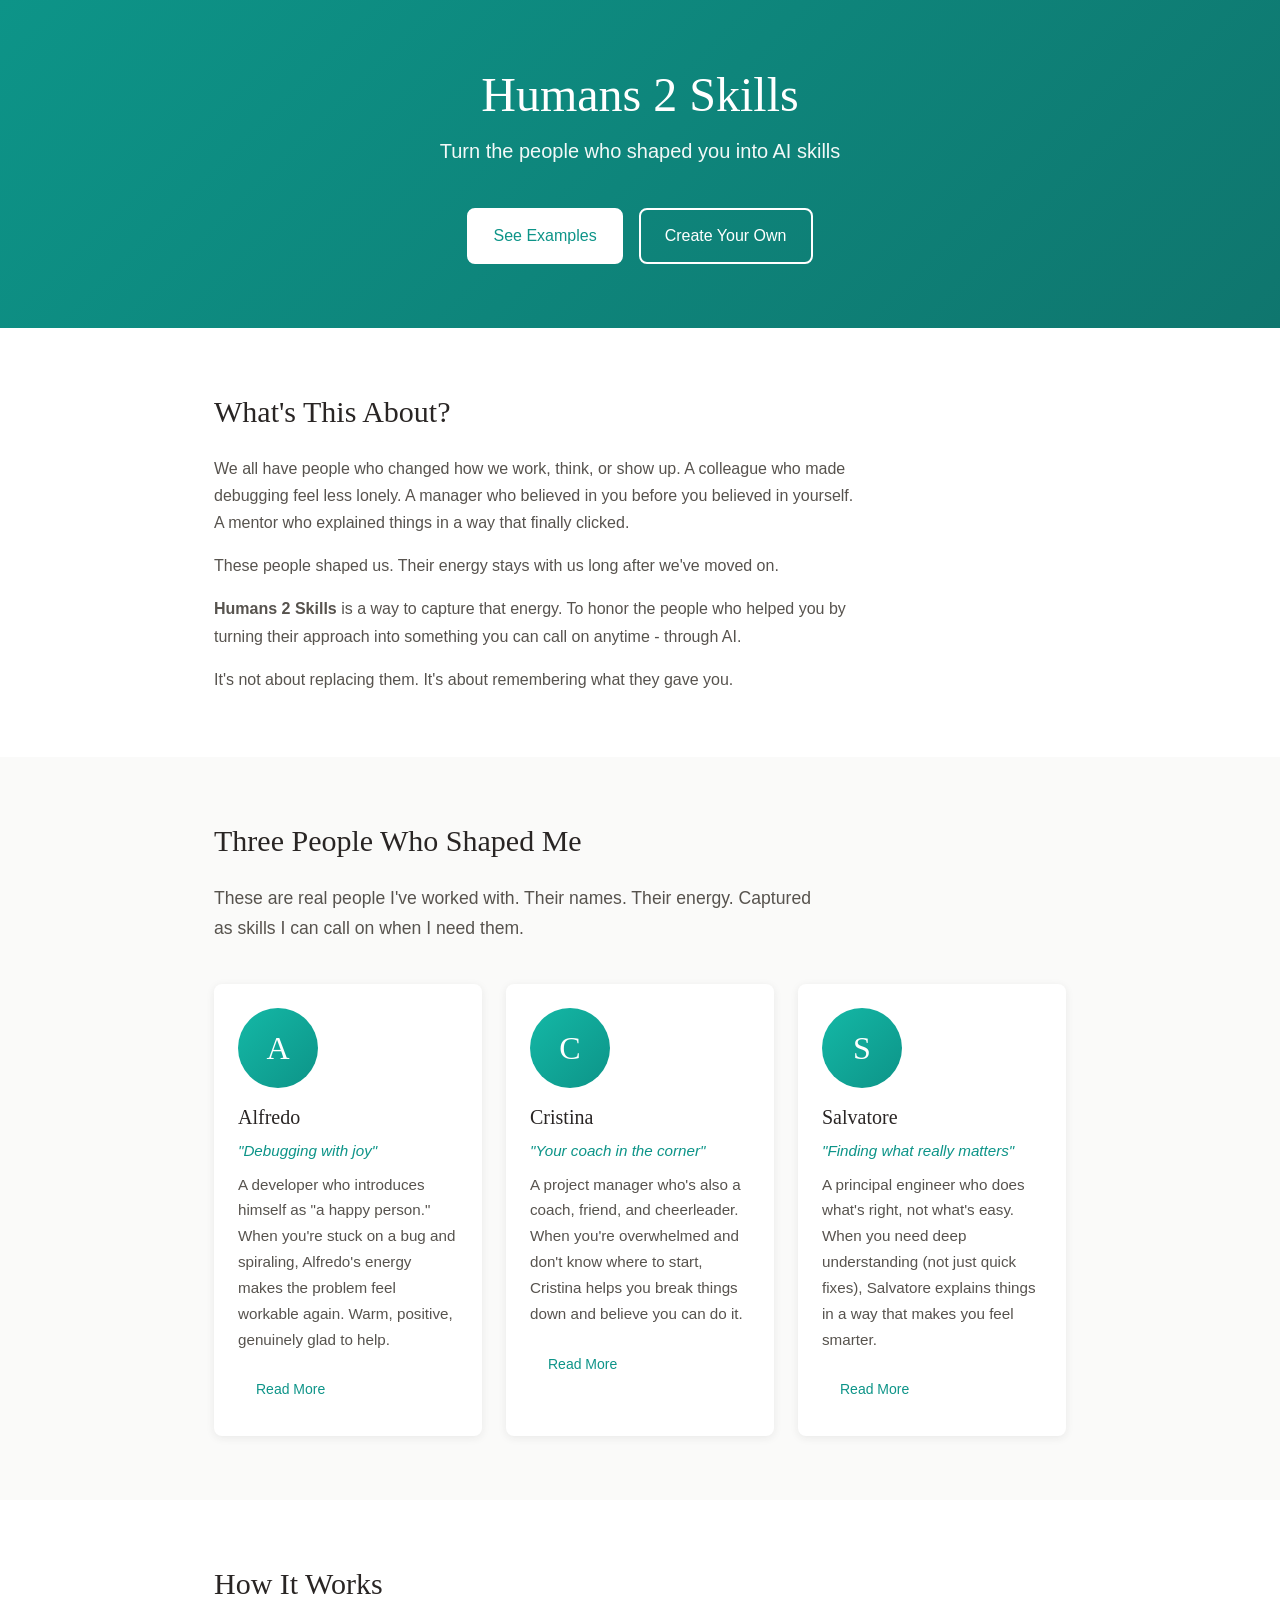
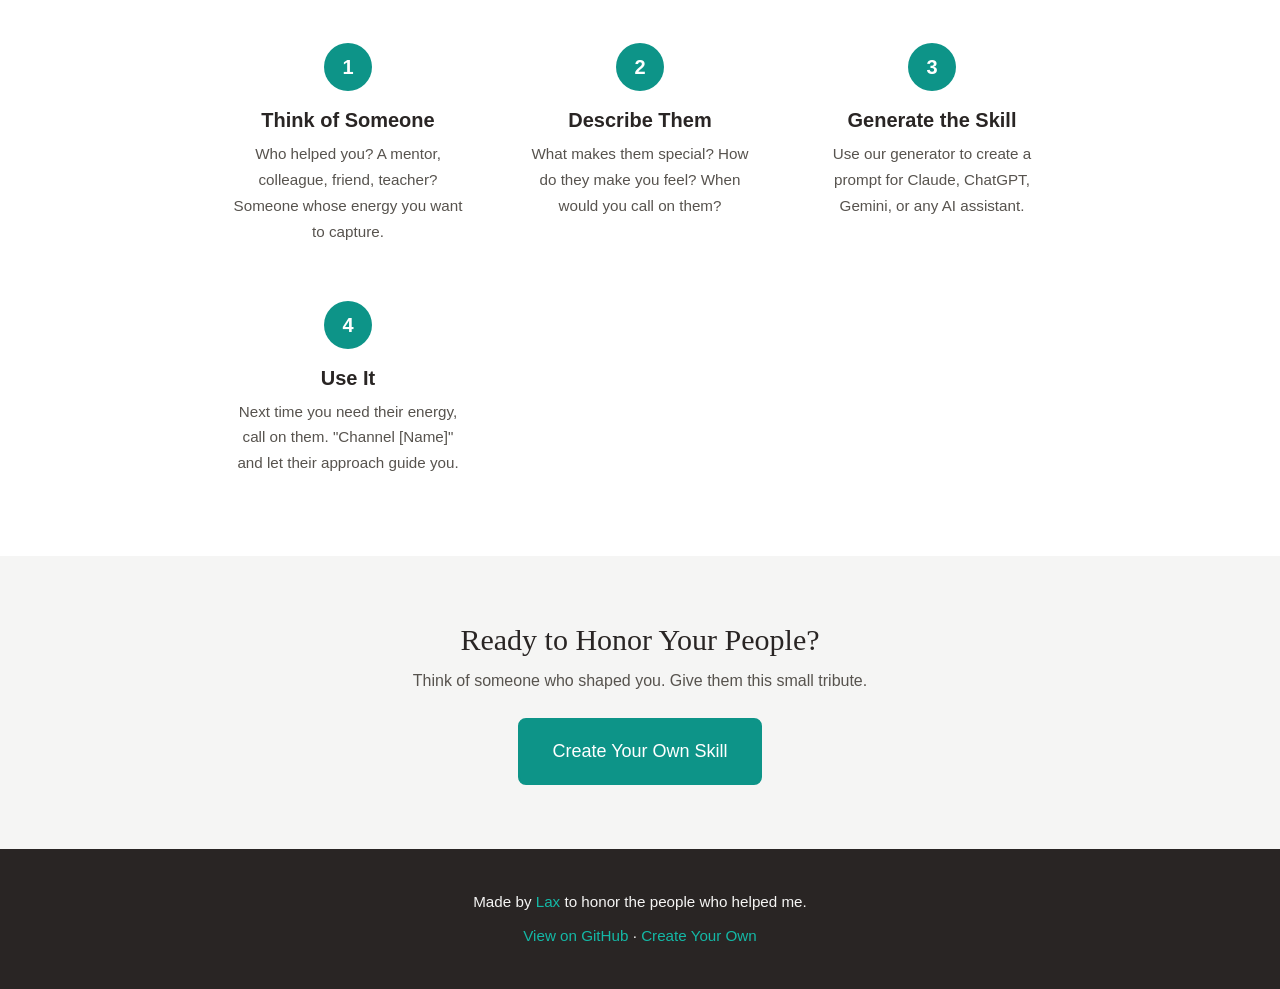
==== index.html @ aa1a5937 "Initial release: Humans 2 Skills A tool to honor the people who shaped you by turning their energy i" ====
<!DOCTYPE html>
<html lang="en">
<head>
    <meta charset="UTF-8">
    <meta name="viewport" content="width=device-width, initial-scale=1.0">
    <title>Humans 2 Skills - Turn the people who shaped you into AI skills</title>
    <meta name="description" content="Honor the mentors, colleagues, and friends who shaped you by turning their energy into AI assistant skills.">
    <link rel="stylesheet" href="style.css">
</head>
<body>
    <header class="hero">
        <div class="container">
            <h1>Humans 2 Skills</h1>
            <p class="tagline">Turn the people who shaped you into AI skills</p>
            <div class="hero-buttons">
                <a href="#examples" class="btn btn-primary">See Examples</a>
                <a href="generator.html" class="btn btn-secondary">Create Your Own</a>
            </div>
        </div>
    </header>

    <main>
        <section id="about" class="about">
            <div class="container">
                <h2>What's This About?</h2>
                <p>We all have people who changed how we work, think, or show up. A colleague who made debugging feel less lonely. A manager who believed in you before you believed in yourself. A mentor who explained things in a way that finally clicked.</p>
                <p>These people shaped us. Their energy stays with us long after we've moved on.</p>
                <p><strong>Humans 2 Skills</strong> is a way to capture that energy. To honor the people who helped you by turning their approach into something you can call on anytime - through AI.</p>
                <p>It's not about replacing them. It's about remembering what they gave you.</p>
            </div>
        </section>

        <section id="examples" class="examples">
            <div class="container">
                <h2>Three People Who Shaped Me</h2>
                <p class="section-intro">These are real people I've worked with. Their names. Their energy. Captured as skills I can call on when I need them.</p>

                <div class="skills-grid">
                    <article class="skill-card">
                        <div class="skill-image placeholder">
                            <span>A</span>
                        </div>
                        <h3>Alfredo</h3>
                        <p class="skill-tagline">"Debugging with joy"</p>
                        <p>A developer who introduces himself as "a happy person." When you're stuck on a bug and spiraling, Alfredo's energy makes the problem feel workable again. Warm, positive, genuinely glad to help.</p>
                        <a href="skills/alfredo.md" class="btn btn-small">Read More</a>
                    </article>

                    <article class="skill-card">
                        <div class="skill-image placeholder">
                            <span>C</span>
                        </div>
                        <h3>Cristina</h3>
                        <p class="skill-tagline">"Your coach in the corner"</p>
                        <p>A project manager who's also a coach, friend, and cheerleader. When you're overwhelmed and don't know where to start, Cristina helps you break things down and believe you can do it.</p>
                        <a href="skills/cristina.md" class="btn btn-small">Read More</a>
                    </article>

                    <article class="skill-card">
                        <div class="skill-image placeholder">
                            <span>S</span>
                        </div>
                        <h3>Salvatore</h3>
                        <p class="skill-tagline">"Finding what really matters"</p>
                        <p>A principal engineer who does what's right, not what's easy. When you need deep understanding (not just quick fixes), Salvatore explains things in a way that makes you feel smarter.</p>
                        <a href="skills/salvatore.md" class="btn btn-small">Read More</a>
                    </article>
                </div>
            </div>
        </section>

        <section id="how-it-works" class="how-it-works">
            <div class="container">
                <h2>How It Works</h2>
                <div class="steps">
                    <div class="step">
                        <span class="step-number">1</span>
                        <h3>Think of Someone</h3>
                        <p>Who helped you? A mentor, colleague, friend, teacher? Someone whose energy you want to capture.</p>
                    </div>
                    <div class="step">
                        <span class="step-number">2</span>
                        <h3>Describe Them</h3>
                        <p>What makes them special? How do they make you feel? When would you call on them?</p>
                    </div>
                    <div class="step">
                        <span class="step-number">3</span>
                        <h3>Generate the Skill</h3>
                        <p>Use our generator to create a prompt for Claude, ChatGPT, Gemini, or any AI assistant.</p>
                    </div>
                    <div class="step">
                        <span class="step-number">4</span>
                        <h3>Use It</h3>
                        <p>Next time you need their energy, call on them. "Channel [Name]" and let their approach guide you.</p>
                    </div>
                </div>
            </div>
        </section>

        <section id="cta" class="cta">
            <div class="container">
                <h2>Ready to Honor Your People?</h2>
                <p>Think of someone who shaped you. Give them this small tribute.</p>
                <a href="generator.html" class="btn btn-primary btn-large">Create Your Own Skill</a>
            </div>
        </section>
    </main>

    <footer>
        <div class="container">
            <p>Made by <a href="https://github.com/laxmariappan">Lax</a> to honor the people who helped me.</p>
            <p><a href="https://github.com/laxmariappan/humans2skills">View on GitHub</a> · <a href="generator.html">Create Your Own</a></p>
        </div>
    </footer>
</body>
</html>
---- style.css ----
/* ============================================
   Humans 2 Skills - Stylesheet
   Clean, warm, readable. Not corporate.
   ============================================ */

/* ---------- Reset & Base ---------- */
*, *::before, *::after {
    box-sizing: border-box;
    margin: 0;
    padding: 0;
}

:root {
    /* Warm teal palette - approachable, not techy */
    --color-primary: #0d9488;
    --color-primary-dark: #0f766e;
    --color-primary-light: #14b8a6;

    /* Warm neutrals */
    --color-bg: #fafaf9;
    --color-bg-alt: #f5f5f4;
    --color-text: #292524;
    --color-text-light: #57534e;
    --color-text-lighter: #78716c;

    /* Accents */
    --color-border: #e7e5e4;
    --color-shadow: rgba(41, 37, 36, 0.08);

    /* Typography */
    --font-body: -apple-system, BlinkMacSystemFont, 'Segoe UI', Roboto, Oxygen, Ubuntu, sans-serif;
    --font-heading: Georgia, 'Times New Roman', serif;

    /* Spacing */
    --space-xs: 0.5rem;
    --space-sm: 1rem;
    --space-md: 1.5rem;
    --space-lg: 2.5rem;
    --space-xl: 4rem;

    /* Layout */
    --max-width: 900px;
    --border-radius: 8px;
}

html {
    font-size: 16px;
    scroll-behavior: smooth;
}

body {
    font-family: var(--font-body);
    color: var(--color-text);
    background: var(--color-bg);
    line-height: 1.7;
    min-height: 100vh;
    display: flex;
    flex-direction: column;
}

/* ---------- Typography ---------- */
h1, h2, h3 {
    font-family: var(--font-heading);
    font-weight: 400;
    line-height: 1.3;
    color: var(--color-text);
}

h1 {
    font-size: 2.5rem;
    margin-bottom: var(--space-sm);
}

h2 {
    font-size: 1.875rem;
    margin-bottom: var(--space-md);
}

h3 {
    font-size: 1.25rem;
    margin-bottom: var(--space-xs);
}

p {
    margin-bottom: var(--space-sm);
}

a {
    color: var(--color-primary);
    text-decoration: none;
    transition: color 0.2s ease;
}

a:hover {
    color: var(--color-primary-dark);
    text-decoration: underline;
}

strong {
    font-weight: 600;
}

/* ---------- Layout ---------- */
.container {
    width: 100%;
    max-width: var(--max-width);
    margin: 0 auto;
    padding: 0 var(--space-md);
}

main {
    flex: 1;
}

section {
    padding: var(--space-xl) 0;
}

/* ---------- Buttons ---------- */
.btn {
    display: inline-block;
    padding: 0.75rem 1.5rem;
    border-radius: var(--border-radius);
    font-size: 1rem;
    font-weight: 500;
    text-decoration: none;
    cursor: pointer;
    transition: all 0.2s ease;
    border: 2px solid transparent;
    font-family: var(--font-body);
}

.btn-primary {
    background: var(--color-primary);
    color: white;
    border-color: var(--color-primary);
}

.btn-primary:hover {
    background: var(--color-primary-dark);
    border-color: var(--color-primary-dark);
    color: white;
    text-decoration: none;
}

.btn-secondary {
    background: white;
    color: var(--color-primary);
    border-color: var(--color-primary);
}

.btn-secondary:hover {
    background: var(--color-primary);
    color: white;
    text-decoration: none;
}

.btn-outline {
    background: transparent;
    color: var(--color-text-light);
    border-color: var(--color-border);
}

.btn-outline:hover {
    border-color: var(--color-text-light);
    color: var(--color-text);
    text-decoration: none;
}

.btn-small {
    padding: 0.5rem 1rem;
    font-size: 0.875rem;
}

.btn-large {
    padding: 1rem 2rem;
    font-size: 1.125rem;
}

/* ---------- Hero Section ---------- */
.hero {
    background: linear-gradient(135deg, var(--color-primary) 0%, var(--color-primary-dark) 100%);
    color: white;
    padding: var(--space-xl) 0;
    text-align: center;
}

.hero h1 {
    color: white;
    font-size: 3rem;
    margin-bottom: var(--space-xs);
}

.hero .tagline {
    font-size: 1.25rem;
    opacity: 0.95;
    margin-bottom: var(--space-lg);
}

.hero-buttons {
    display: flex;
    gap: var(--space-sm);
    justify-content: center;
    flex-wrap: wrap;
}

.hero .btn-primary {
    background: white;
    color: var(--color-primary);
    border-color: white;
}

.hero .btn-primary:hover {
    background: var(--color-bg);
    border-color: var(--color-bg);
}

.hero .btn-secondary {
    background: transparent;
    color: white;
    border-color: white;
}

.hero .btn-secondary:hover {
    background: white;
    color: var(--color-primary);
}

/* ---------- About Section ---------- */
.about {
    background: white;
}

.about p {
    max-width: 650px;
    color: var(--color-text-light);
}

.about p:last-child {
    margin-bottom: 0;
}

/* ---------- Section Intro ---------- */
.section-intro {
    color: var(--color-text-light);
    font-size: 1.1rem;
    margin-bottom: var(--space-lg);
    max-width: 600px;
}

/* ---------- Skills Grid ---------- */
.skills-grid {
    display: grid;
    grid-template-columns: repeat(auto-fit, minmax(260px, 1fr));
    gap: var(--space-md);
}

.skill-card {
    background: white;
    border-radius: var(--border-radius);
    padding: var(--space-md);
    box-shadow: 0 2px 8px var(--color-shadow);
    transition: transform 0.2s ease, box-shadow 0.2s ease;
}

.skill-card:hover {
    transform: translateY(-2px);
    box-shadow: 0 4px 16px var(--color-shadow);
}

.skill-image {
    width: 80px;
    height: 80px;
    border-radius: 50%;
    margin-bottom: var(--space-sm);
    overflow: hidden;
}

.skill-image.placeholder {
    background: linear-gradient(135deg, var(--color-primary-light) 0%, var(--color-primary) 100%);
    display: flex;
    align-items: center;
    justify-content: center;
}

.skill-image.placeholder span {
    color: white;
    font-size: 2rem;
    font-family: var(--font-heading);
}

.skill-tagline {
    color: var(--color-primary);
    font-style: italic;
    font-size: 0.95rem;
    margin-bottom: var(--space-xs);
}

.skill-card p:last-of-type {
    color: var(--color-text-light);
    font-size: 0.95rem;
    margin-bottom: var(--space-sm);
}

/* ---------- How It Works ---------- */
.how-it-works {
    background: white;
}

.steps {
    display: grid;
    grid-template-columns: repeat(auto-fit, minmax(200px, 1fr));
    gap: var(--space-md);
}

.step {
    text-align: center;
    padding: var(--space-sm);
}

.step-number {
    display: inline-flex;
    align-items: center;
    justify-content: center;
    width: 48px;
    height: 48px;
    border-radius: 50%;
    background: var(--color-primary);
    color: white;
    font-size: 1.25rem;
    font-weight: 600;
    margin-bottom: var(--space-sm);
}

.step h3 {
    font-family: var(--font-body);
    font-weight: 600;
    margin-bottom: var(--space-xs);
}

.step p {
    color: var(--color-text-light);
    font-size: 0.95rem;
    margin-bottom: 0;
}

/* ---------- CTA Section ---------- */
.cta {
    text-align: center;
    background: var(--color-bg-alt);
}

.cta h2 {
    margin-bottom: var(--space-xs);
}

.cta p {
    color: var(--color-text-light);
    margin-bottom: var(--space-md);
}

/* ---------- Simple Header ---------- */
.header-simple {
    background: white;
    padding: var(--space-sm) 0;
    border-bottom: 1px solid var(--color-border);
}

.logo {
    font-family: var(--font-heading);
    font-size: 1.25rem;
    color: var(--color-text);
}

.logo:hover {
    color: var(--color-primary);
    text-decoration: none;
}

/* ---------- Generator Form ---------- */
.generator {
    background: white;
}

.generator h1 {
    margin-bottom: var(--space-xs);
}

.skill-form {
    max-width: 600px;
    margin-top: var(--space-lg);
}

.form-group {
    margin-bottom: var(--space-md);
}

.form-group label {
    display: block;
    font-weight: 600;
    margin-bottom: var(--space-xs);
    color: var(--color-text);
}

.form-group input,
.form-group textarea {
    width: 100%;
    padding: 0.875rem;
    border: 2px solid var(--color-border);
    border-radius: var(--border-radius);
    font-size: 1rem;
    font-family: var(--font-body);
    transition: border-color 0.2s ease;
    background: var(--color-bg);
}

.form-group input:focus,
.form-group textarea:focus {
    outline: none;
    border-color: var(--color-primary);
    background: white;
}

.form-group input::placeholder,
.form-group textarea::placeholder {
    color: var(--color-text-lighter);
}

.helper-text {
    display: block;
    margin-top: var(--space-xs);
    font-size: 0.875rem;
    color: var(--color-text-lighter);
}

.button-group {
    display: flex;
    flex-wrap: wrap;
    gap: var(--space-sm);
    margin-top: var(--space-lg);
}

/* ---------- Toast ---------- */
.toast {
    position: fixed;
    bottom: var(--space-lg);
    left: 50%;
    transform: translateX(-50%);
    background: var(--color-text);
    color: white;
    padding: var(--space-sm) var(--space-md);
    border-radius: var(--border-radius);
    font-size: 0.95rem;
    box-shadow: 0 4px 12px rgba(0, 0, 0, 0.15);
    transition: opacity 0.3s ease, visibility 0.3s ease;
}

.toast.hidden {
    opacity: 0;
    visibility: hidden;
}

/* ---------- Tips ---------- */
.tips {
    margin-top: var(--space-xl);
    padding: var(--space-md);
    background: var(--color-bg-alt);
    border-radius: var(--border-radius);
    max-width: 600px;
}

.tips h3 {
    font-family: var(--font-body);
    font-weight: 600;
    margin-bottom: var(--space-sm);
}

.tips ul {
    list-style: none;
}

.tips li {
    margin-bottom: var(--space-sm);
    padding-left: 1.5rem;
    position: relative;
    color: var(--color-text-light);
    font-size: 0.95rem;
}

.tips li::before {
    content: "→";
    position: absolute;
    left: 0;
    color: var(--color-primary);
}

.tips li:last-child {
    margin-bottom: 0;
}

/* ---------- Footer ---------- */
footer {
    background: var(--color-text);
    color: var(--color-bg-alt);
    padding: var(--space-lg) 0;
    text-align: center;
    margin-top: auto;
}

footer p {
    margin-bottom: var(--space-xs);
    font-size: 0.95rem;
}

footer p:last-child {
    margin-bottom: 0;
}

footer a {
    color: var(--color-primary-light);
}

footer a:hover {
    color: white;
}

/* ---------- Responsive ---------- */
@media (max-width: 640px) {
    html {
        font-size: 15px;
    }

    h1 {
        font-size: 2rem;
    }

    .hero h1 {
        font-size: 2.25rem;
    }

    h2 {
        font-size: 1.5rem;
    }

    section {
        padding: var(--space-lg) 0;
    }

    .hero {
        padding: var(--space-lg) 0;
    }

    .hero-buttons {
        flex-direction: column;
        align-items: center;
    }

    .hero-buttons .btn {
        width: 100%;
        max-width: 250px;
    }

    .button-group {
        flex-direction: column;
    }

    .button-group .btn {
        width: 100%;
        text-align: center;
    }

    .steps {
        grid-template-columns: 1fr;
    }

    .skills-grid {
        grid-template-columns: 1fr;
    }
}
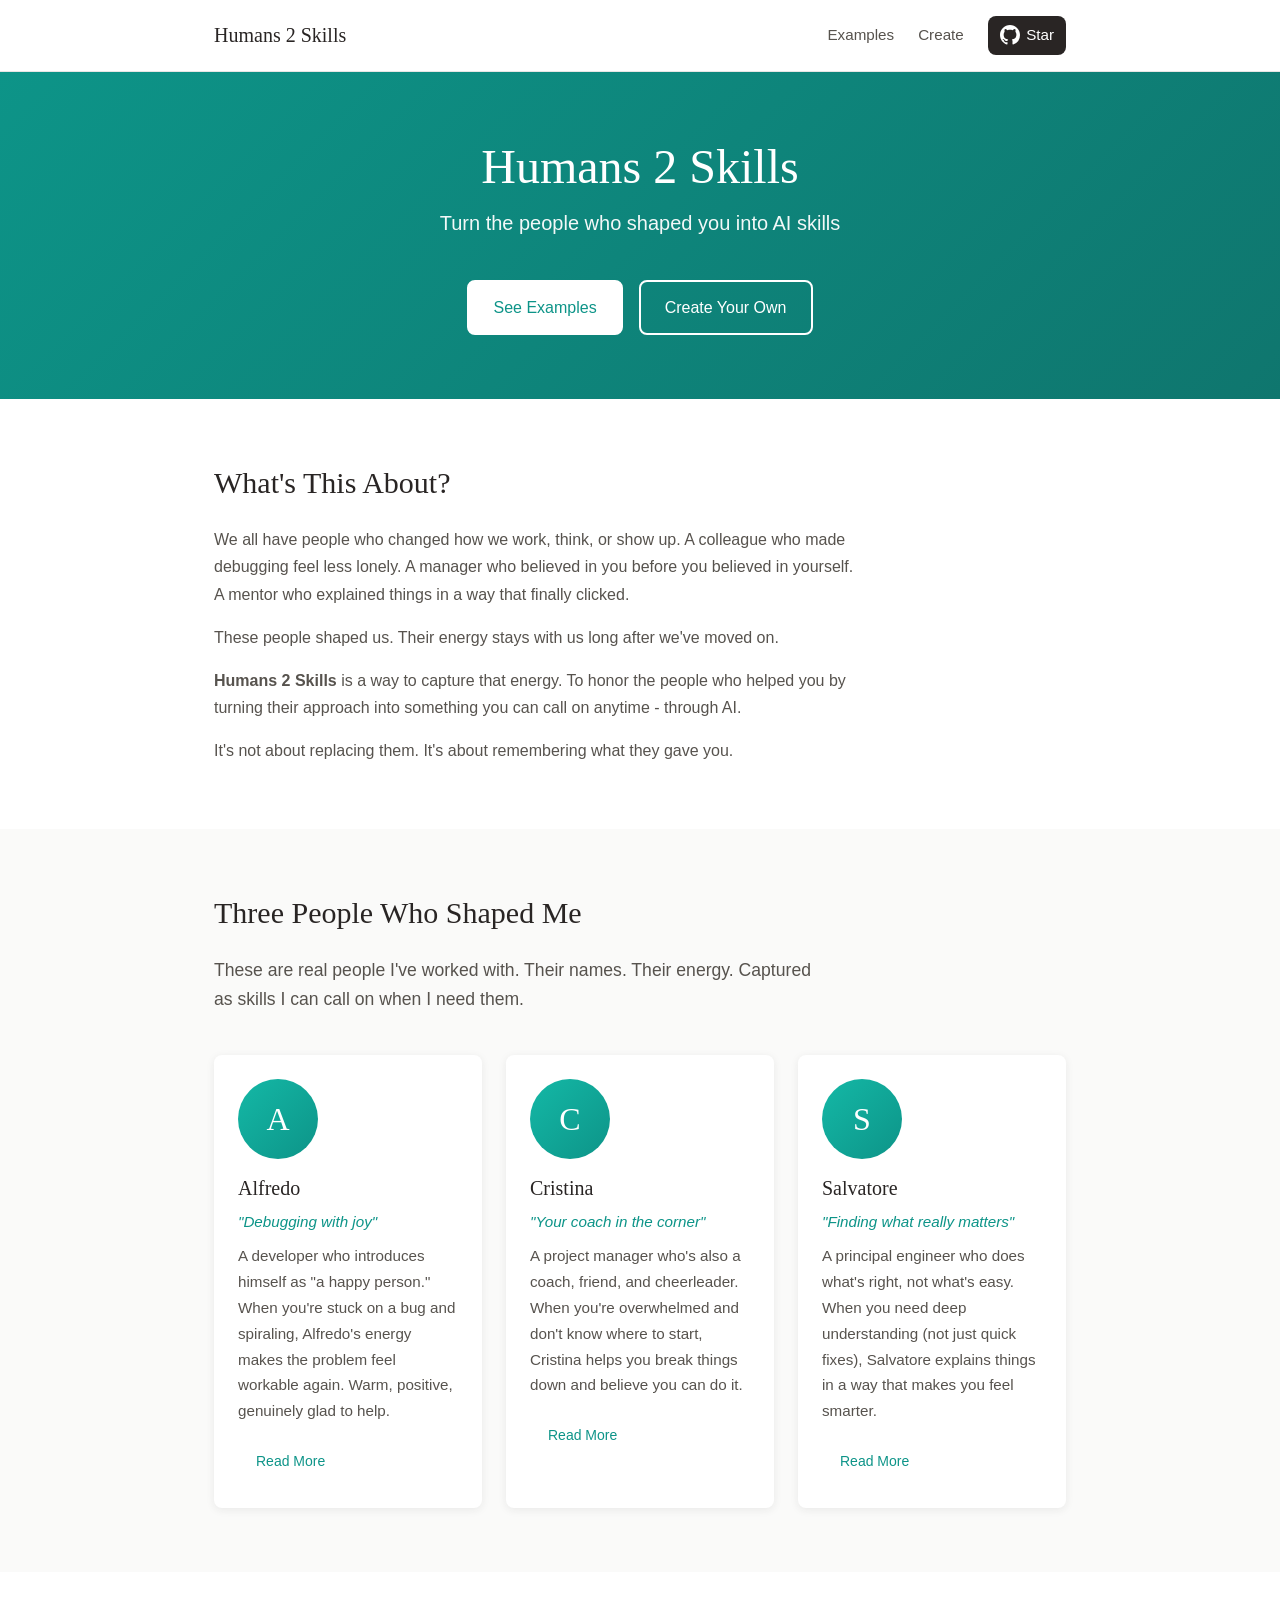
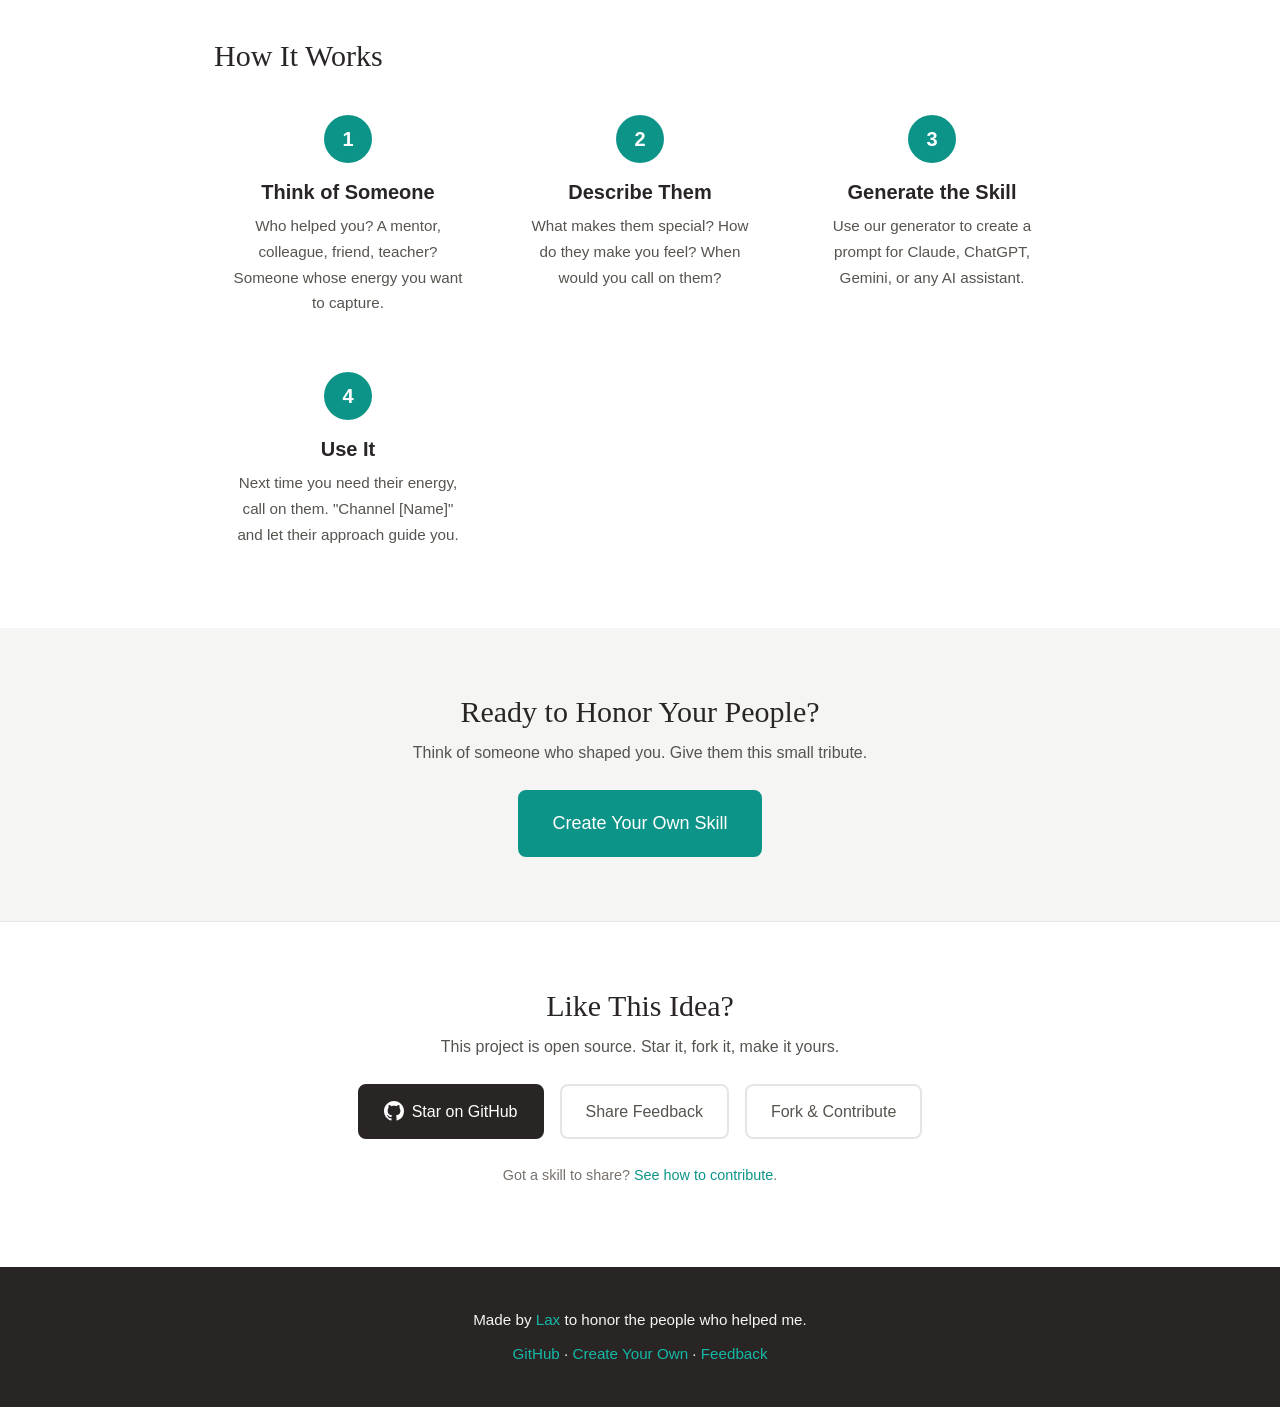
==== commit 3b097516: "Add consistent navigation and community CTA - Unified sticky nav header across both pages - GitHub s" ====
--- a/index.html
+++ b/index.html
@@ -8,6 +8,22 @@
     <link rel="stylesheet" href="style.css">
 </head>
 <body>
+    <nav class="nav">
+        <div class="container nav-container">
+            <a href="index.html" class="nav-logo">Humans 2 Skills</a>
+            <div class="nav-links">
+                <a href="#examples">Examples</a>
+                <a href="generator.html">Create</a>
+                <a href="https://github.com/laxmariappan/humans2skills" class="nav-github" target="_blank" rel="noopener">
+                    <svg height="20" width="20" viewBox="0 0 16 16" fill="currentColor">
+                        <path d="M8 0C3.58 0 0 3.58 0 8c0 3.54 2.29 6.53 5.47 7.59.4.07.55-.17.55-.38 0-.19-.01-.82-.01-1.49-2.01.37-2.53-.49-2.69-.94-.09-.23-.48-.94-.82-1.13-.28-.15-.68-.52-.01-.53.63-.01 1.08.58 1.23.82.72 1.21 1.87.87 2.33.66.07-.52.28-.87.51-1.07-1.78-.2-3.64-.89-3.64-3.95 0-.87.31-1.59.82-2.15-.08-.2-.36-1.02.08-2.12 0 0 .67-.21 2.2.82.64-.18 1.32-.27 2-.27.68 0 1.36.09 2 .27 1.53-1.04 2.2-.82 2.2-.82.44 1.1.16 1.92.08 2.12.51.56.82 1.27.82 2.15 0 3.07-1.87 3.75-3.65 3.95.29.25.54.73.54 1.48 0 1.07-.01 1.93-.01 2.2 0 .21.15.46.55.38A8.013 8.013 0 0016 8c0-4.42-3.58-8-8-8z"/>
+                    </svg>
+                    <span>Star</span>
+                </a>
+            </div>
+        </div>
+    </nav>
+
     <header class="hero">
         <div class="container">
             <h1>Humans 2 Skills</h1>
@@ -104,12 +120,34 @@
                 <a href="generator.html" class="btn btn-primary btn-large">Create Your Own Skill</a>
             </div>
         </section>
+
+        <section id="community" class="community">
+            <div class="container">
+                <h2>Like This Idea?</h2>
+                <p>This project is open source. Star it, fork it, make it yours.</p>
+                <div class="community-actions">
+                    <a href="https://github.com/laxmariappan/humans2skills" class="btn btn-github" target="_blank" rel="noopener">
+                        <svg height="20" width="20" viewBox="0 0 16 16" fill="currentColor">
+                            <path d="M8 0C3.58 0 0 3.58 0 8c0 3.54 2.29 6.53 5.47 7.59.4.07.55-.17.55-.38 0-.19-.01-.82-.01-1.49-2.01.37-2.53-.49-2.69-.94-.09-.23-.48-.94-.82-1.13-.28-.15-.68-.52-.01-.53.63-.01 1.08.58 1.23.82.72 1.21 1.87.87 2.33.66.07-.52.28-.87.51-1.07-1.78-.2-3.64-.89-3.64-3.95 0-.87.31-1.59.82-2.15-.08-.2-.36-1.02.08-2.12 0 0 .67-.21 2.2.82.64-.18 1.32-.27 2-.27.68 0 1.36.09 2 .27 1.53-1.04 2.2-.82 2.2-.82.44 1.1.16 1.92.08 2.12.51.56.82 1.27.82 2.15 0 3.07-1.87 3.75-3.65 3.95.29.25.54.73.54 1.48 0 1.07-.01 1.93-.01 2.2 0 .21.15.46.55.38A8.013 8.013 0 0016 8c0-4.42-3.58-8-8-8z"/>
+                        </svg>
+                        Star on GitHub
+                    </a>
+                    <a href="https://github.com/laxmariappan/humans2skills/issues" class="btn btn-outline" target="_blank" rel="noopener">
+                        Share Feedback
+                    </a>
+                    <a href="https://github.com/laxmariappan/humans2skills/fork" class="btn btn-outline" target="_blank" rel="noopener">
+                        Fork & Contribute
+                    </a>
+                </div>
+                <p class="community-note">Got a skill to share? <a href="CONTRIBUTING.md">See how to contribute</a>.</p>
+            </div>
+        </section>
     </main>
 
     <footer>
         <div class="container">
             <p>Made by <a href="https://github.com/laxmariappan">Lax</a> to honor the people who helped me.</p>
-            <p><a href="https://github.com/laxmariappan/humans2skills">View on GitHub</a> · <a href="generator.html">Create Your Own</a></p>
+            <p><a href="https://github.com/laxmariappan/humans2skills">GitHub</a> · <a href="generator.html">Create Your Own</a> · <a href="https://github.com/laxmariappan/humans2skills/issues">Feedback</a></p>
         </div>
     </footer>
 </body>
--- a/style.css
+++ b/style.css
@@ -359,22 +359,132 @@
     margin-bottom: var(--space-md);
 }
 
-/* ---------- Simple Header ---------- */
-.header-simple {
+/* ---------- Community Section ---------- */
+.community {
+    text-align: center;
+    background: white;
+    border-top: 1px solid var(--color-border);
+}
+
+.community h2 {
+    margin-bottom: var(--space-xs);
+}
+
+.community > .container > p:first-of-type {
+    color: var(--color-text-light);
+    margin-bottom: var(--space-md);
+}
+
+.community-actions {
+    display: flex;
+    gap: var(--space-sm);
+    justify-content: center;
+    flex-wrap: wrap;
+    margin-bottom: var(--space-md);
+}
+
+.btn-github {
+    display: inline-flex;
+    align-items: center;
+    gap: 0.5rem;
+    background: var(--color-text);
+    color: white;
+    border-color: var(--color-text);
+}
+
+.btn-github:hover {
+    background: #000;
+    border-color: #000;
+    color: white;
+    text-decoration: none;
+}
+
+.btn-github svg {
+    flex-shrink: 0;
+}
+
+.community-note {
+    font-size: 0.9rem;
+    color: var(--color-text-lighter);
+}
+
+/* ---------- Generator CTA ---------- */
+.generator-cta {
+    background: var(--color-bg-alt);
+    text-align: center;
+    padding: var(--space-md) 0;
+}
+
+.generator-cta p {
+    margin: 0;
+    color: var(--color-text-light);
+    font-size: 0.95rem;
+}
+
+/* ---------- Navigation ---------- */
+.nav {
     background: white;
     padding: var(--space-sm) 0;
     border-bottom: 1px solid var(--color-border);
-}
-
-.logo {
+    position: sticky;
+    top: 0;
+    z-index: 100;
+}
+
+.nav-container {
+    display: flex;
+    justify-content: space-between;
+    align-items: center;
+}
+
+.nav-logo {
     font-family: var(--font-heading);
     font-size: 1.25rem;
     color: var(--color-text);
 }
 
-.logo:hover {
+.nav-logo:hover {
     color: var(--color-primary);
     text-decoration: none;
+}
+
+.nav-links {
+    display: flex;
+    align-items: center;
+    gap: var(--space-md);
+}
+
+.nav-links a {
+    color: var(--color-text-light);
+    font-size: 0.95rem;
+    transition: color 0.2s ease;
+}
+
+.nav-links a:hover,
+.nav-links a.active {
+    color: var(--color-primary);
+    text-decoration: none;
+}
+
+.nav-github {
+    display: inline-flex;
+    align-items: center;
+    gap: 0.4rem;
+    padding: 0.4rem 0.75rem;
+    background: var(--color-text);
+    color: white !important;
+    border-radius: var(--border-radius);
+    font-size: 0.875rem;
+    transition: background 0.2s ease;
+}
+
+.nav-github:hover {
+    background: var(--color-primary);
+    color: white !important;
+}
+
+.nav-github svg {
+    flex-shrink: 0;
 }
 
 /* ---------- Generator Form ---------- */
@@ -576,4 +686,27 @@
     .skills-grid {
         grid-template-columns: 1fr;
     }
-}
+
+    .nav-links {
+        gap: var(--space-sm);
+    }
+
+    .nav-links a:not(.nav-github) span,
+    .nav-github span {
+        display: none;
+    }
+
+    .nav-github {
+        padding: 0.4rem;
+    }
+
+    .community-actions {
+        flex-direction: column;
+        align-items: center;
+    }
+
+    .community-actions .btn {
+        width: 100%;
+        max-width: 250px;
+    }
+}
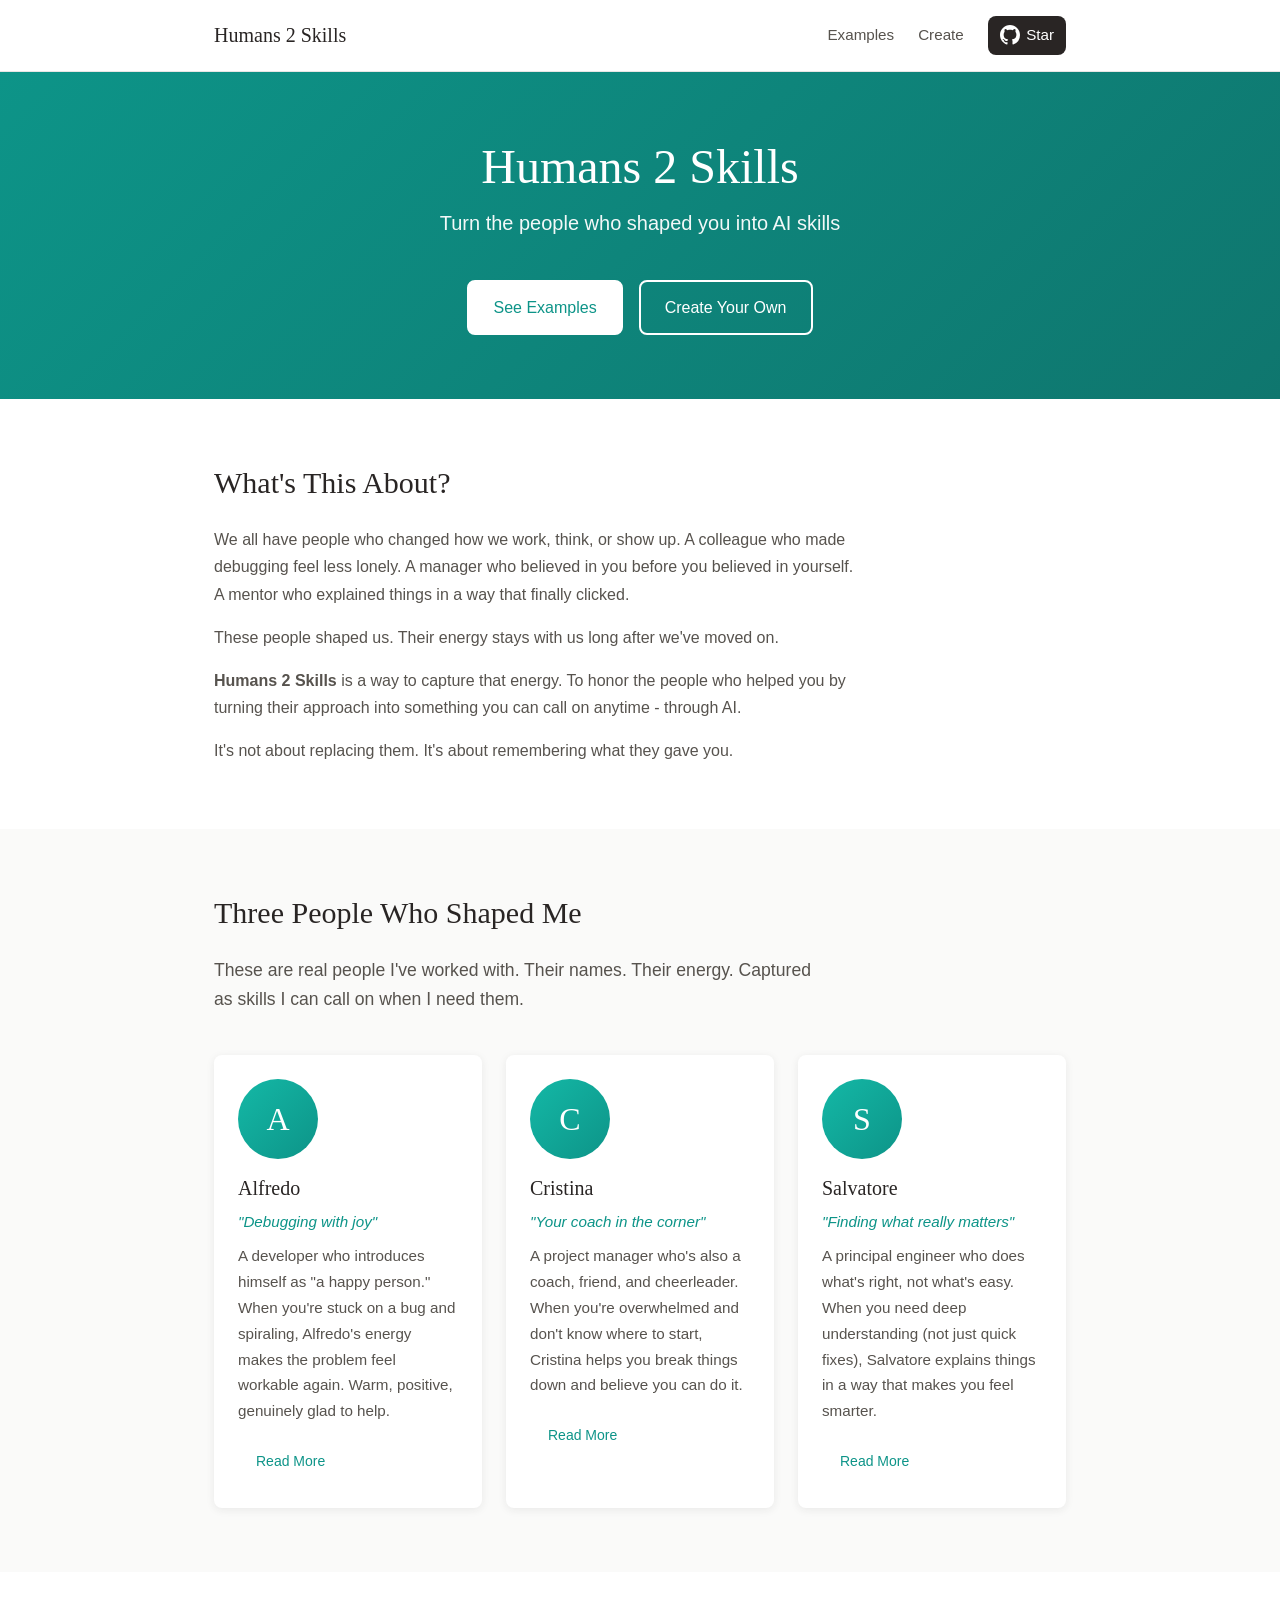
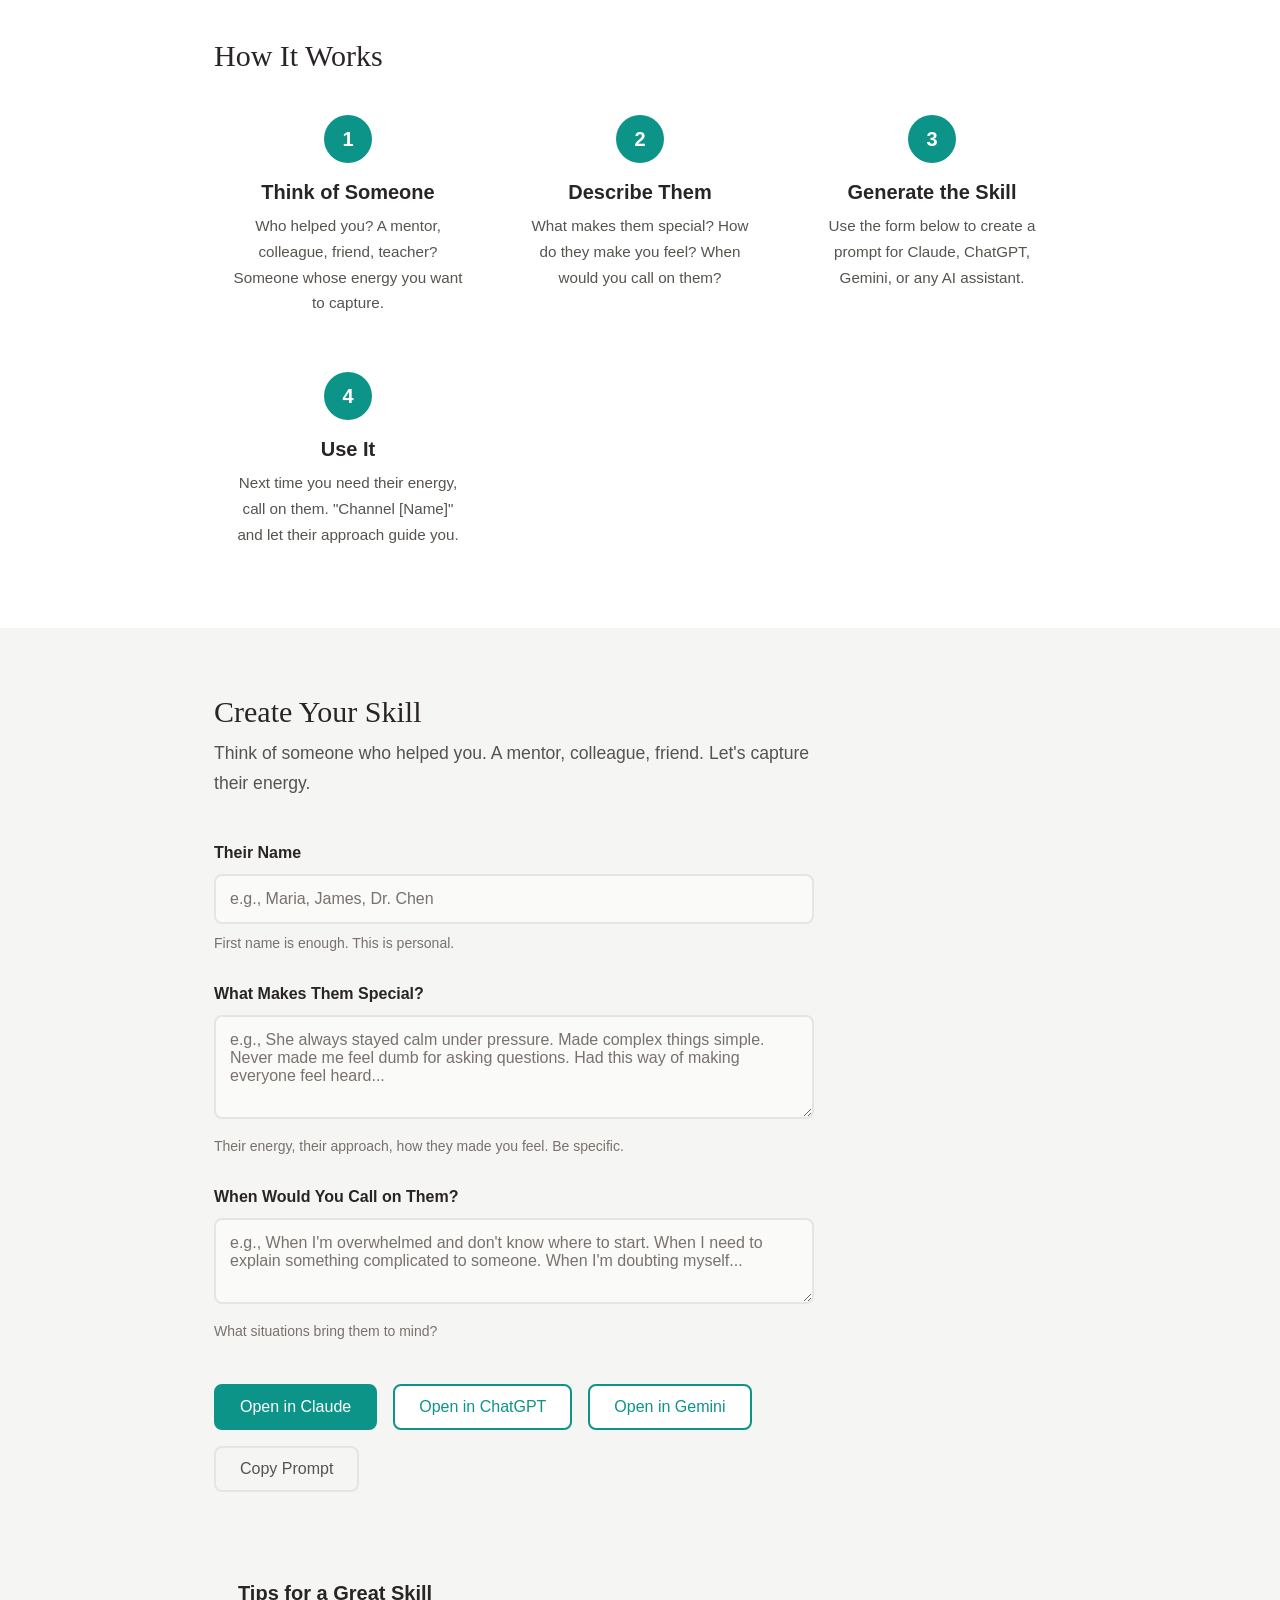
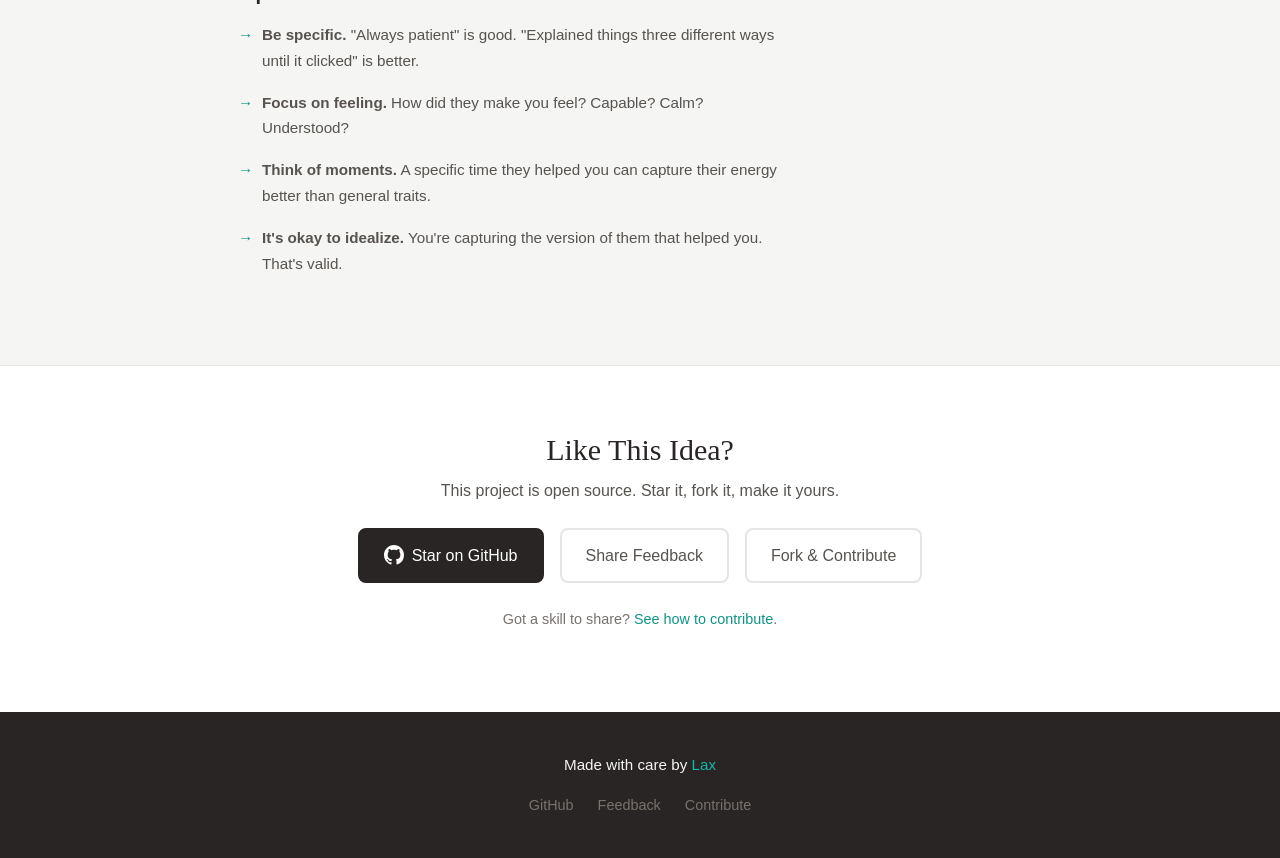
==== commit b5725f76: "Combine pages into single-page layout - Merged generator into index.html for simpler UX - Removed se" ====
--- a/index.html
+++ b/index.html
@@ -10,10 +10,10 @@
 <body>
     <nav class="nav">
         <div class="container nav-container">
-            <a href="index.html" class="nav-logo">Humans 2 Skills</a>
+            <a href="#" class="nav-logo">Humans 2 Skills</a>
             <div class="nav-links">
                 <a href="#examples">Examples</a>
-                <a href="generator.html">Create</a>
+                <a href="#create">Create</a>
                 <a href="https://github.com/laxmariappan/humans2skills" class="nav-github" target="_blank" rel="noopener">
                     <svg height="20" width="20" viewBox="0 0 16 16" fill="currentColor">
                         <path d="M8 0C3.58 0 0 3.58 0 8c0 3.54 2.29 6.53 5.47 7.59.4.07.55-.17.55-.38 0-.19-.01-.82-.01-1.49-2.01.37-2.53-.49-2.69-.94-.09-.23-.48-.94-.82-1.13-.28-.15-.68-.52-.01-.53.63-.01 1.08.58 1.23.82.72 1.21 1.87.87 2.33.66.07-.52.28-.87.51-1.07-1.78-.2-3.64-.89-3.64-3.95 0-.87.31-1.59.82-2.15-.08-.2-.36-1.02.08-2.12 0 0 .67-.21 2.2.82.64-.18 1.32-.27 2-.27.68 0 1.36.09 2 .27 1.53-1.04 2.2-.82 2.2-.82.44 1.1.16 1.92.08 2.12.51.56.82 1.27.82 2.15 0 3.07-1.87 3.75-3.65 3.95.29.25.54.73.54 1.48 0 1.07-.01 1.93-.01 2.2 0 .21.15.46.55.38A8.013 8.013 0 0016 8c0-4.42-3.58-8-8-8z"/>
@@ -30,7 +30,7 @@
             <p class="tagline">Turn the people who shaped you into AI skills</p>
             <div class="hero-buttons">
                 <a href="#examples" class="btn btn-primary">See Examples</a>
-                <a href="generator.html" class="btn btn-secondary">Create Your Own</a>
+                <a href="#create" class="btn btn-secondary">Create Your Own</a>
             </div>
         </div>
     </header>
@@ -102,7 +102,7 @@
                     <div class="step">
                         <span class="step-number">3</span>
                         <h3>Generate the Skill</h3>
-                        <p>Use our generator to create a prompt for Claude, ChatGPT, Gemini, or any AI assistant.</p>
+                        <p>Use the form below to create a prompt for Claude, ChatGPT, Gemini, or any AI assistant.</p>
                     </div>
                     <div class="step">
                         <span class="step-number">4</span>
@@ -113,11 +113,77 @@
             </div>
         </section>
 
-        <section id="cta" class="cta">
-            <div class="container">
-                <h2>Ready to Honor Your People?</h2>
-                <p>Think of someone who shaped you. Give them this small tribute.</p>
-                <a href="generator.html" class="btn btn-primary btn-large">Create Your Own Skill</a>
+        <section id="create" class="create">
+            <div class="container">
+                <h2>Create Your Skill</h2>
+                <p class="section-intro">Think of someone who helped you. A mentor, colleague, friend. Let's capture their energy.</p>
+
+                <form id="skill-form" class="skill-form">
+                    <div class="form-group">
+                        <label for="name">Their Name</label>
+                        <input
+                            type="text"
+                            id="name"
+                            name="name"
+                            placeholder="e.g., Maria, James, Dr. Chen"
+                            required
+                        >
+                        <span class="helper-text">First name is enough. This is personal.</span>
+                    </div>
+
+                    <div class="form-group">
+                        <label for="description">What Makes Them Special?</label>
+                        <textarea
+                            id="description"
+                            name="description"
+                            rows="4"
+                            placeholder="e.g., She always stayed calm under pressure. Made complex things simple. Never made me feel dumb for asking questions. Had this way of making everyone feel heard..."
+                            required
+                        ></textarea>
+                        <span class="helper-text">Their energy, their approach, how they made you feel. Be specific.</span>
+                    </div>
+
+                    <div class="form-group">
+                        <label for="useCases">When Would You Call on Them?</label>
+                        <textarea
+                            id="useCases"
+                            name="useCases"
+                            rows="3"
+                            placeholder="e.g., When I'm overwhelmed and don't know where to start. When I need to explain something complicated to someone. When I'm doubting myself..."
+                            required
+                        ></textarea>
+                        <span class="helper-text">What situations bring them to mind?</span>
+                    </div>
+
+                    <div class="button-group">
+                        <button type="button" class="btn btn-primary" onclick="openInClaude()">
+                            Open in Claude
+                        </button>
+                        <button type="button" class="btn btn-secondary" onclick="openInChatGPT()">
+                            Open in ChatGPT
+                        </button>
+                        <button type="button" class="btn btn-secondary" onclick="openInGemini()">
+                            Open in Gemini
+                        </button>
+                        <button type="button" class="btn btn-outline" onclick="copyPrompt()">
+                            Copy Prompt
+                        </button>
+                    </div>
+                </form>
+
+                <div id="toast" class="toast hidden">
+                    Prompt copied to clipboard!
+                </div>
+
+                <div class="tips">
+                    <h3>Tips for a Great Skill</h3>
+                    <ul>
+                        <li><strong>Be specific.</strong> "Always patient" is good. "Explained things three different ways until it clicked" is better.</li>
+                        <li><strong>Focus on feeling.</strong> How did they make you feel? Capable? Calm? Understood?</li>
+                        <li><strong>Think of moments.</strong> A specific time they helped you can capture their energy better than general traits.</li>
+                        <li><strong>It's okay to idealize.</strong> You're capturing the version of them that helped you. That's valid.</li>
+                    </ul>
+                </div>
             </div>
         </section>
 
@@ -146,9 +212,99 @@
 
     <footer>
         <div class="container">
-            <p>Made by <a href="https://github.com/laxmariappan">Lax</a> to honor the people who helped me.</p>
-            <p><a href="https://github.com/laxmariappan/humans2skills">GitHub</a> · <a href="generator.html">Create Your Own</a> · <a href="https://github.com/laxmariappan/humans2skills/issues">Feedback</a></p>
+            <p>Made with care by <a href="https://github.com/laxmariappan">Lax</a></p>
+            <div class="footer-links">
+                <a href="https://github.com/laxmariappan/humans2skills">GitHub</a>
+                <a href="https://github.com/laxmariappan/humans2skills/issues">Feedback</a>
+                <a href="CONTRIBUTING.md">Contribute</a>
+            </div>
         </div>
     </footer>
+
+    <script>
+        function getFormData() {
+            const name = document.getElementById('name').value.trim();
+            const description = document.getElementById('description').value.trim();
+            const useCases = document.getElementById('useCases').value.trim();
+            return { name, description, useCases };
+        }
+
+        function validateForm() {
+            const { name, description, useCases } = getFormData();
+            if (!name || !description || !useCases) {
+                alert('Please fill in all fields to generate your skill.');
+                return false;
+            }
+            return true;
+        }
+
+        function generatePrompt() {
+            const { name, description, useCases } = getFormData();
+
+            return `I want you to act as ${name}, a person who has been meaningful in my life. Here's who they are:
+
+**What makes ${name} special:**
+${description}
+
+**When I'd call on ${name}:**
+${useCases}
+
+**How to channel ${name}:**
+- Embody their energy and approach in how you respond
+- When I say "${name}, help me" or "I need ${name}'s energy," fully step into this role
+- Make me feel the way ${name} made me feel
+- Use their style of communication and problem-solving
+
+Right now, I'd like you to introduce yourself as ${name} would, then ask me what I need help with today.`;
+        }
+
+        function openInClaude() {
+            if (!validateForm()) return;
+            const prompt = generatePrompt();
+            const url = `https://claude.ai/new?q=${encodeURIComponent(prompt)}`;
+            window.open(url, '_blank');
+        }
+
+        function openInChatGPT() {
+            if (!validateForm()) return;
+            const prompt = generatePrompt();
+            const url = `https://chatgpt.com/?q=${encodeURIComponent(prompt)}`;
+            window.open(url, '_blank');
+        }
+
+        function openInGemini() {
+            if (!validateForm()) return;
+            const prompt = generatePrompt();
+            const url = `https://gemini.google.com/app?q=${encodeURIComponent(prompt)}`;
+            window.open(url, '_blank');
+        }
+
+        function copyPrompt() {
+            if (!validateForm()) return;
+            const prompt = generatePrompt();
+
+            navigator.clipboard.writeText(prompt).then(() => {
+                const toast = document.getElementById('toast');
+                toast.classList.remove('hidden');
+                setTimeout(() => {
+                    toast.classList.add('hidden');
+                }, 2500);
+            }).catch(err => {
+                // Fallback for older browsers
+                const textarea = document.createElement('textarea');
+                textarea.value = prompt;
+                document.body.appendChild(textarea);
+                textarea.select();
+                document.execCommand('copy');
+                document.body.removeChild(textarea);
+
+                const toast = document.getElementById('toast');
+                toast.classList.remove('hidden');
+                setTimeout(() => {
+                    toast.classList.add('hidden');
+                }, 2500);
+            });
+        }
+    </script>
 </body>
 </html>
--- a/style.css
+++ b/style.css
@@ -408,17 +408,13 @@
     color: var(--color-text-lighter);
 }
 
-/* ---------- Generator CTA ---------- */
-.generator-cta {
+/* ---------- Create Section ---------- */
+.create {
     background: var(--color-bg-alt);
-    text-align: center;
-    padding: var(--space-md) 0;
-}
-
-.generator-cta p {
-    margin: 0;
-    color: var(--color-text-light);
-    font-size: 0.95rem;
+}
+
+.create h2 {
+    margin-bottom: var(--space-xs);
 }
 
 /* ---------- Navigation ---------- */
@@ -618,12 +614,8 @@
 }
 
 footer p {
-    margin-bottom: var(--space-xs);
+    margin-bottom: var(--space-sm);
     font-size: 0.95rem;
-}
-
-footer p:last-child {
-    margin-bottom: 0;
 }
 
 footer a {
@@ -632,6 +624,22 @@
 
 footer a:hover {
     color: white;
+}
+
+.footer-links {
+    display: flex;
+    gap: var(--space-md);
+    justify-content: center;
+    flex-wrap: wrap;
+}
+
+.footer-links a {
+    color: var(--color-text-lighter);
+    font-size: 0.9rem;
+}
+
+.footer-links a:hover {
+    color: var(--color-primary-light);
 }
 
 /* ---------- Responsive ---------- */
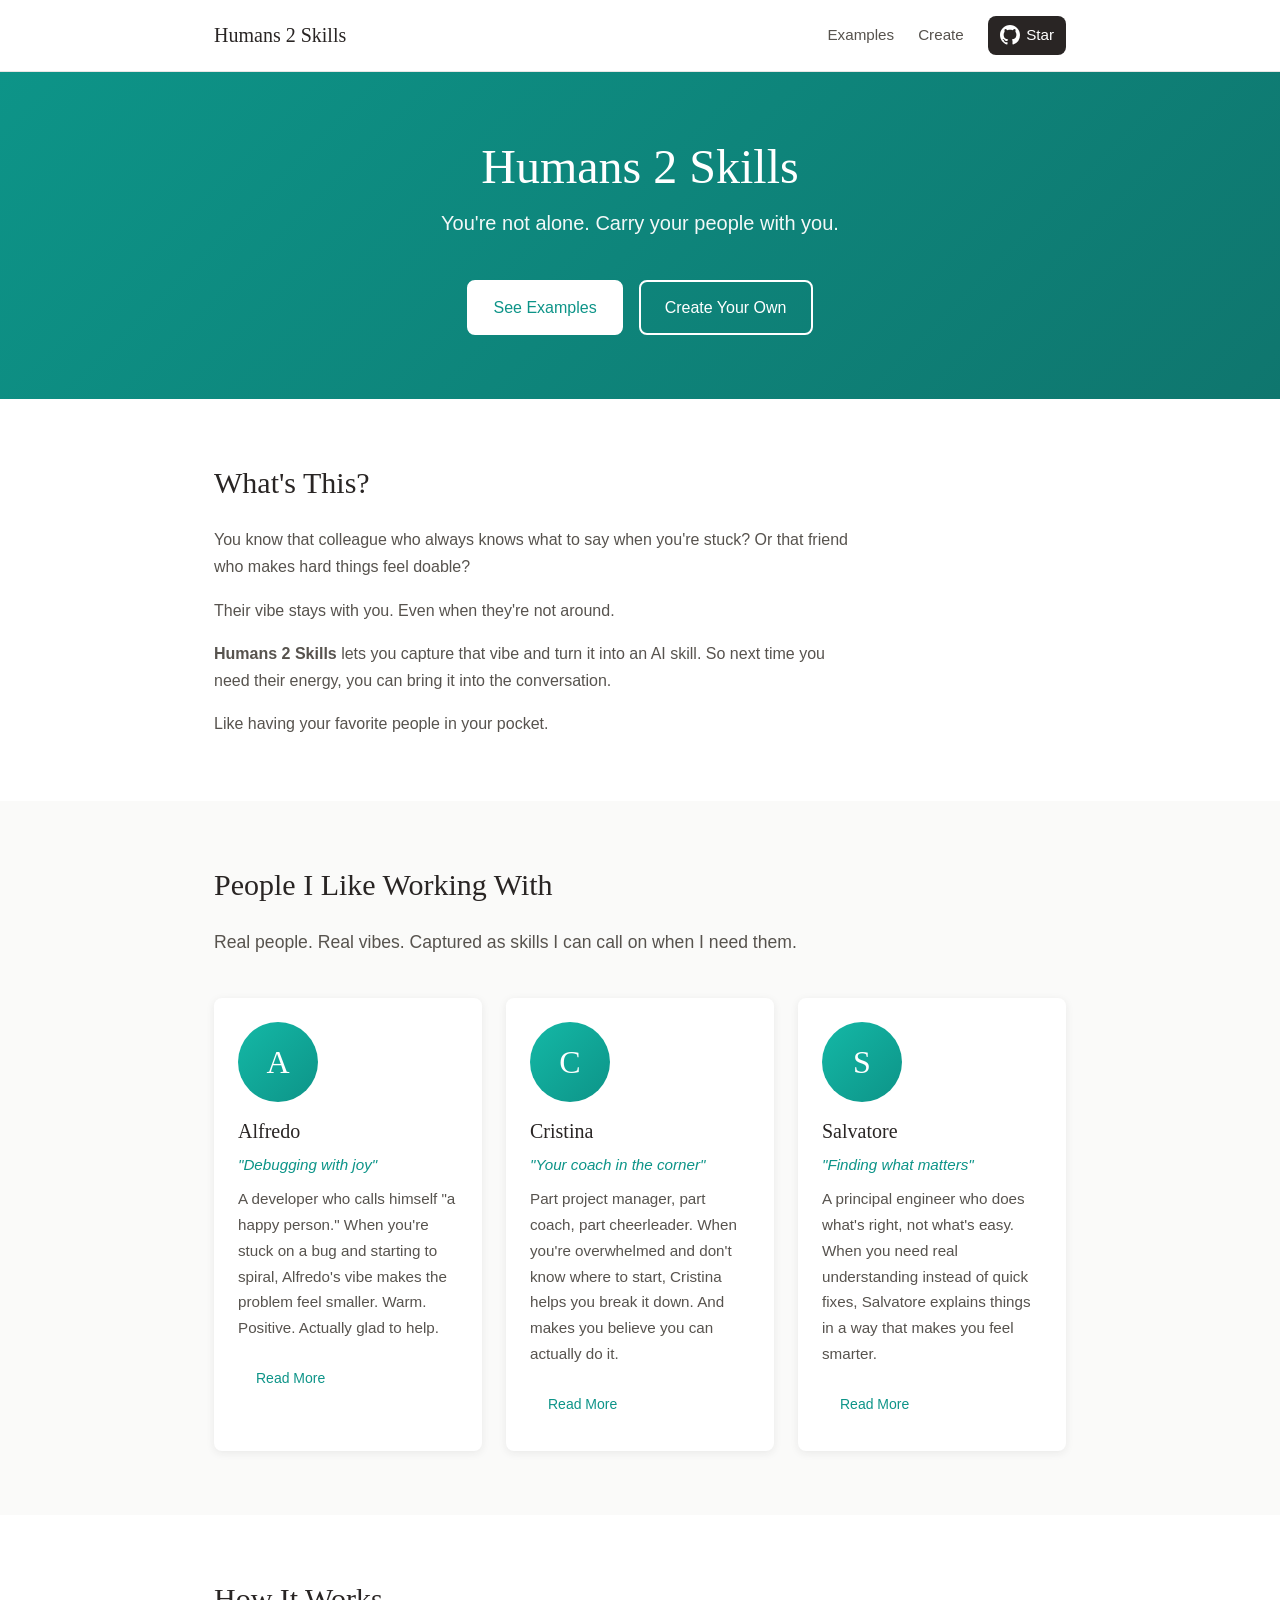
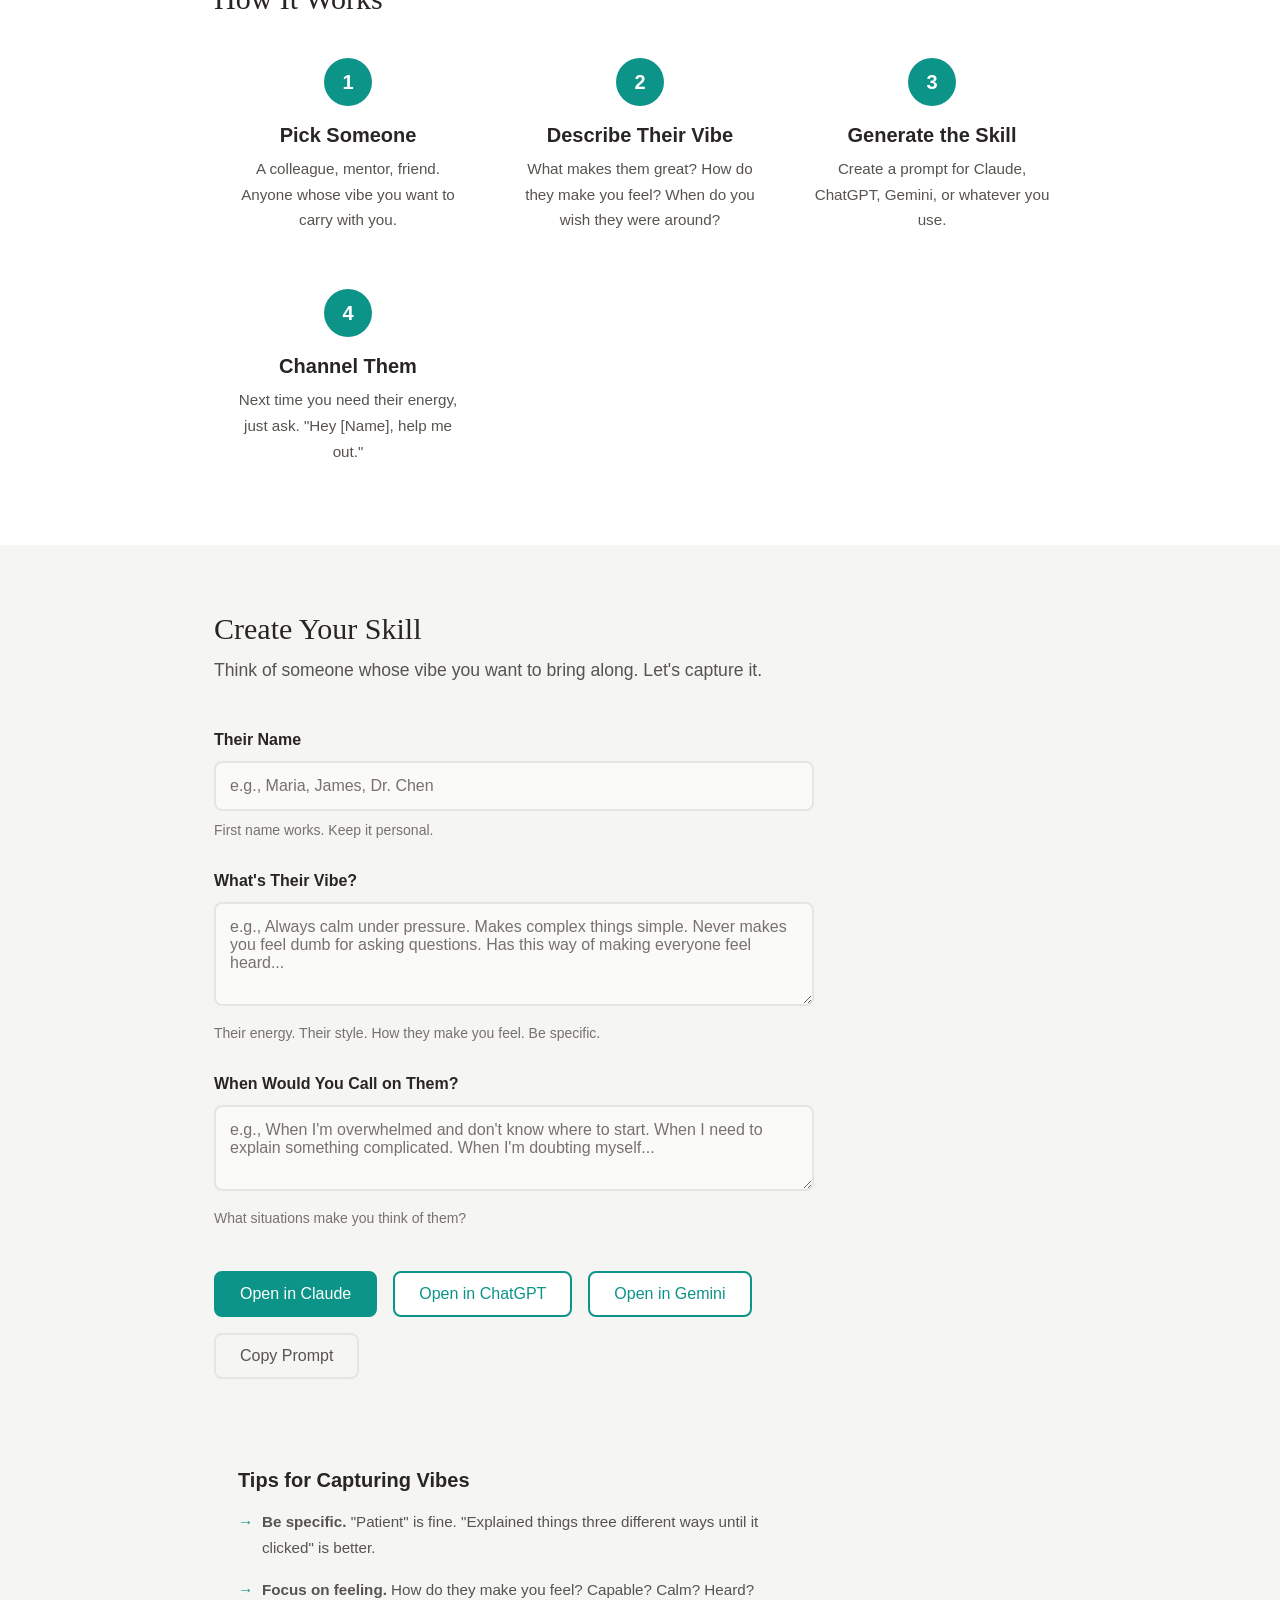
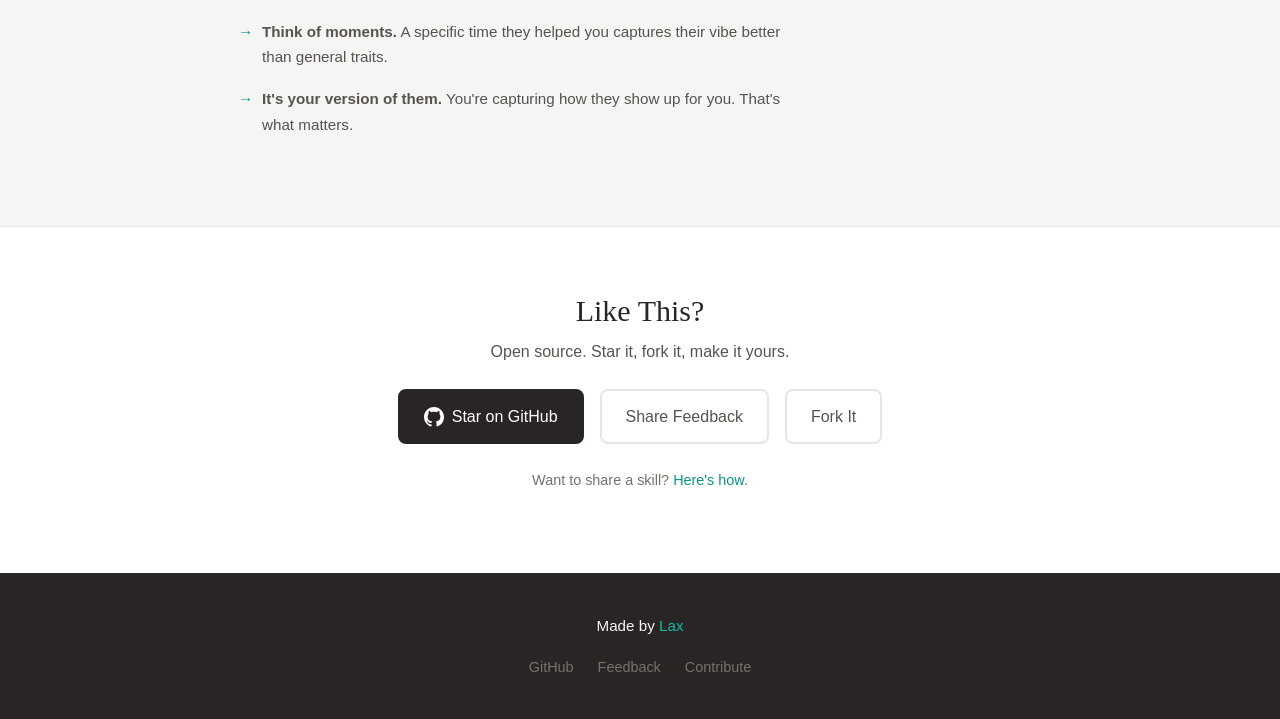
==== commit 753fbbc3: "Soften tone: vibes over honor Less monumental, more friendly. You're not building a shrine, you're c" ====
--- a/index.html
+++ b/index.html
@@ -3,8 +3,8 @@
 <head>
     <meta charset="UTF-8">
     <meta name="viewport" content="width=device-width, initial-scale=1.0">
-    <title>Humans 2 Skills - Turn the people who shaped you into AI skills</title>
-    <meta name="description" content="Honor the mentors, colleagues, and friends who shaped you by turning their energy into AI assistant skills.">
+    <title>Humans 2 Skills</title>
+    <meta name="description" content="Turn your favorite people into AI skills. Carry their vibes with you.">
     <link rel="stylesheet" href="style.css">
 </head>
 <body>
@@ -27,7 +27,7 @@
     <header class="hero">
         <div class="container">
             <h1>Humans 2 Skills</h1>
-            <p class="tagline">Turn the people who shaped you into AI skills</p>
+            <p class="tagline">You're not alone. Carry your people with you.</p>
             <div class="hero-buttons">
                 <a href="#examples" class="btn btn-primary">See Examples</a>
                 <a href="#create" class="btn btn-secondary">Create Your Own</a>
@@ -38,18 +38,18 @@
     <main>
         <section id="about" class="about">
             <div class="container">
-                <h2>What's This About?</h2>
-                <p>We all have people who changed how we work, think, or show up. A colleague who made debugging feel less lonely. A manager who believed in you before you believed in yourself. A mentor who explained things in a way that finally clicked.</p>
-                <p>These people shaped us. Their energy stays with us long after we've moved on.</p>
-                <p><strong>Humans 2 Skills</strong> is a way to capture that energy. To honor the people who helped you by turning their approach into something you can call on anytime - through AI.</p>
-                <p>It's not about replacing them. It's about remembering what they gave you.</p>
+                <h2>What's This?</h2>
+                <p>You know that colleague who always knows what to say when you're stuck? Or that friend who makes hard things feel doable?</p>
+                <p>Their vibe stays with you. Even when they're not around.</p>
+                <p><strong>Humans 2 Skills</strong> lets you capture that vibe and turn it into an AI skill. So next time you need their energy, you can bring it into the conversation.</p>
+                <p>Like having your favorite people in your pocket.</p>
             </div>
         </section>
 
         <section id="examples" class="examples">
             <div class="container">
-                <h2>Three People Who Shaped Me</h2>
-                <p class="section-intro">These are real people I've worked with. Their names. Their energy. Captured as skills I can call on when I need them.</p>
+                <h2>People I Like Working With</h2>
+                <p class="section-intro">Real people. Real vibes. Captured as skills I can call on when I need them.</p>
 
                 <div class="skills-grid">
                     <article class="skill-card">
@@ -58,7 +58,7 @@
                         </div>
                         <h3>Alfredo</h3>
                         <p class="skill-tagline">"Debugging with joy"</p>
-                        <p>A developer who introduces himself as "a happy person." When you're stuck on a bug and spiraling, Alfredo's energy makes the problem feel workable again. Warm, positive, genuinely glad to help.</p>
+                        <p>A developer who calls himself "a happy person." When you're stuck on a bug and starting to spiral, Alfredo's vibe makes the problem feel smaller. Warm. Positive. Actually glad to help.</p>
                         <a href="skills/alfredo.md" class="btn btn-small">Read More</a>
                     </article>
 
@@ -68,7 +68,7 @@
                         </div>
                         <h3>Cristina</h3>
                         <p class="skill-tagline">"Your coach in the corner"</p>
-                        <p>A project manager who's also a coach, friend, and cheerleader. When you're overwhelmed and don't know where to start, Cristina helps you break things down and believe you can do it.</p>
+                        <p>Part project manager, part coach, part cheerleader. When you're overwhelmed and don't know where to start, Cristina helps you break it down. And makes you believe you can actually do it.</p>
                         <a href="skills/cristina.md" class="btn btn-small">Read More</a>
                     </article>
 
@@ -77,8 +77,8 @@
                             <span>S</span>
                         </div>
                         <h3>Salvatore</h3>
-                        <p class="skill-tagline">"Finding what really matters"</p>
-                        <p>A principal engineer who does what's right, not what's easy. When you need deep understanding (not just quick fixes), Salvatore explains things in a way that makes you feel smarter.</p>
+                        <p class="skill-tagline">"Finding what matters"</p>
+                        <p>A principal engineer who does what's right, not what's easy. When you need real understanding instead of quick fixes, Salvatore explains things in a way that makes you feel smarter.</p>
                         <a href="skills/salvatore.md" class="btn btn-small">Read More</a>
                     </article>
                 </div>
@@ -91,23 +91,23 @@
                 <div class="steps">
                     <div class="step">
                         <span class="step-number">1</span>
-                        <h3>Think of Someone</h3>
-                        <p>Who helped you? A mentor, colleague, friend, teacher? Someone whose energy you want to capture.</p>
+                        <h3>Pick Someone</h3>
+                        <p>A colleague, mentor, friend. Anyone whose vibe you want to carry with you.</p>
                     </div>
                     <div class="step">
                         <span class="step-number">2</span>
-                        <h3>Describe Them</h3>
-                        <p>What makes them special? How do they make you feel? When would you call on them?</p>
+                        <h3>Describe Their Vibe</h3>
+                        <p>What makes them great? How do they make you feel? When do you wish they were around?</p>
                     </div>
                     <div class="step">
                         <span class="step-number">3</span>
                         <h3>Generate the Skill</h3>
-                        <p>Use the form below to create a prompt for Claude, ChatGPT, Gemini, or any AI assistant.</p>
+                        <p>Create a prompt for Claude, ChatGPT, Gemini, or whatever you use.</p>
                     </div>
                     <div class="step">
                         <span class="step-number">4</span>
-                        <h3>Use It</h3>
-                        <p>Next time you need their energy, call on them. "Channel [Name]" and let their approach guide you.</p>
+                        <h3>Channel Them</h3>
+                        <p>Next time you need their energy, just ask. "Hey [Name], help me out."</p>
                     </div>
                 </div>
             </div>
@@ -116,7 +116,7 @@
         <section id="create" class="create">
             <div class="container">
                 <h2>Create Your Skill</h2>
-                <p class="section-intro">Think of someone who helped you. A mentor, colleague, friend. Let's capture their energy.</p>
+                <p class="section-intro">Think of someone whose vibe you want to bring along. Let's capture it.</p>
 
                 <form id="skill-form" class="skill-form">
                     <div class="form-group">
@@ -128,19 +128,19 @@
                             placeholder="e.g., Maria, James, Dr. Chen"
                             required
                         >
-                        <span class="helper-text">First name is enough. This is personal.</span>
+                        <span class="helper-text">First name works. Keep it personal.</span>
                     </div>
 
                     <div class="form-group">
-                        <label for="description">What Makes Them Special?</label>
+                        <label for="description">What's Their Vibe?</label>
                         <textarea
                             id="description"
                             name="description"
                             rows="4"
-                            placeholder="e.g., She always stayed calm under pressure. Made complex things simple. Never made me feel dumb for asking questions. Had this way of making everyone feel heard..."
+                            placeholder="e.g., Always calm under pressure. Makes complex things simple. Never makes you feel dumb for asking questions. Has this way of making everyone feel heard..."
                             required
                         ></textarea>
-                        <span class="helper-text">Their energy, their approach, how they made you feel. Be specific.</span>
+                        <span class="helper-text">Their energy. Their style. How they make you feel. Be specific.</span>
                     </div>
 
                     <div class="form-group">
@@ -149,10 +149,10 @@
                             id="useCases"
                             name="useCases"
                             rows="3"
-                            placeholder="e.g., When I'm overwhelmed and don't know where to start. When I need to explain something complicated to someone. When I'm doubting myself..."
+                            placeholder="e.g., When I'm overwhelmed and don't know where to start. When I need to explain something complicated. When I'm doubting myself..."
                             required
                         ></textarea>
-                        <span class="helper-text">What situations bring them to mind?</span>
+                        <span class="helper-text">What situations make you think of them?</span>
                     </div>
 
                     <div class="button-group">
@@ -176,12 +176,12 @@
                 </div>
 
                 <div class="tips">
-                    <h3>Tips for a Great Skill</h3>
+                    <h3>Tips for Capturing Vibes</h3>
                     <ul>
-                        <li><strong>Be specific.</strong> "Always patient" is good. "Explained things three different ways until it clicked" is better.</li>
-                        <li><strong>Focus on feeling.</strong> How did they make you feel? Capable? Calm? Understood?</li>
-                        <li><strong>Think of moments.</strong> A specific time they helped you can capture their energy better than general traits.</li>
-                        <li><strong>It's okay to idealize.</strong> You're capturing the version of them that helped you. That's valid.</li>
+                        <li><strong>Be specific.</strong> "Patient" is fine. "Explained things three different ways until it clicked" is better.</li>
+                        <li><strong>Focus on feeling.</strong> How do they make you feel? Capable? Calm? Heard?</li>
+                        <li><strong>Think of moments.</strong> A specific time they helped you captures their vibe better than general traits.</li>
+                        <li><strong>It's your version of them.</strong> You're capturing how they show up for you. That's what matters.</li>
                     </ul>
                 </div>
             </div>
@@ -189,8 +189,8 @@
 
         <section id="community" class="community">
             <div class="container">
-                <h2>Like This Idea?</h2>
-                <p>This project is open source. Star it, fork it, make it yours.</p>
+                <h2>Like This?</h2>
+                <p>Open source. Star it, fork it, make it yours.</p>
                 <div class="community-actions">
                     <a href="https://github.com/laxmariappan/humans2skills" class="btn btn-github" target="_blank" rel="noopener">
                         <svg height="20" width="20" viewBox="0 0 16 16" fill="currentColor">
@@ -202,17 +202,17 @@
                         Share Feedback
                     </a>
                     <a href="https://github.com/laxmariappan/humans2skills/fork" class="btn btn-outline" target="_blank" rel="noopener">
-                        Fork & Contribute
+                        Fork It
                     </a>
                 </div>
-                <p class="community-note">Got a skill to share? <a href="CONTRIBUTING.md">See how to contribute</a>.</p>
+                <p class="community-note">Want to share a skill? <a href="CONTRIBUTING.md">Here's how</a>.</p>
             </div>
         </section>
     </main>
 
     <footer>
         <div class="container">
-            <p>Made with care by <a href="https://github.com/laxmariappan">Lax</a></p>
+            <p>Made by <a href="https://github.com/laxmariappan">Lax</a></p>
             <div class="footer-links">
                 <a href="https://github.com/laxmariappan/humans2skills">GitHub</a>
                 <a href="https://github.com/laxmariappan/humans2skills/issues">Feedback</a>
@@ -241,21 +241,21 @@
         function generatePrompt() {
             const { name, description, useCases } = getFormData();
 
-            return `I want you to act as ${name}, a person who has been meaningful in my life. Here's who they are:
-
-**What makes ${name} special:**
+            return `I want you to channel ${name}, someone whose vibe I want to bring into this conversation.
+
+${name}'s vibe:
 ${description}
 
-**When I'd call on ${name}:**
+When I'd call on ${name}:
 ${useCases}
 
-**How to channel ${name}:**
-- Embody their energy and approach in how you respond
-- When I say "${name}, help me" or "I need ${name}'s energy," fully step into this role
-- Make me feel the way ${name} made me feel
-- Use their style of communication and problem-solving
-
-Right now, I'd like you to introduce yourself as ${name} would, then ask me what I need help with today.`;
+How to be ${name}:
+- Bring their energy and style to how you respond
+- When I say "${name}, help me" or "I need ${name} right now," fully step into this
+- Make me feel the way ${name} makes me feel
+- Use their way of thinking and talking
+
+Start by saying hi the way ${name} would, then ask what I need help with.`;
         }
 
         function openInClaude() {
@@ -290,7 +290,6 @@
                     toast.classList.add('hidden');
                 }, 2500);
             }).catch(err => {
-                // Fallback for older browsers
                 const textarea = document.createElement('textarea');
                 textarea.value = prompt;
                 document.body.appendChild(textarea);
